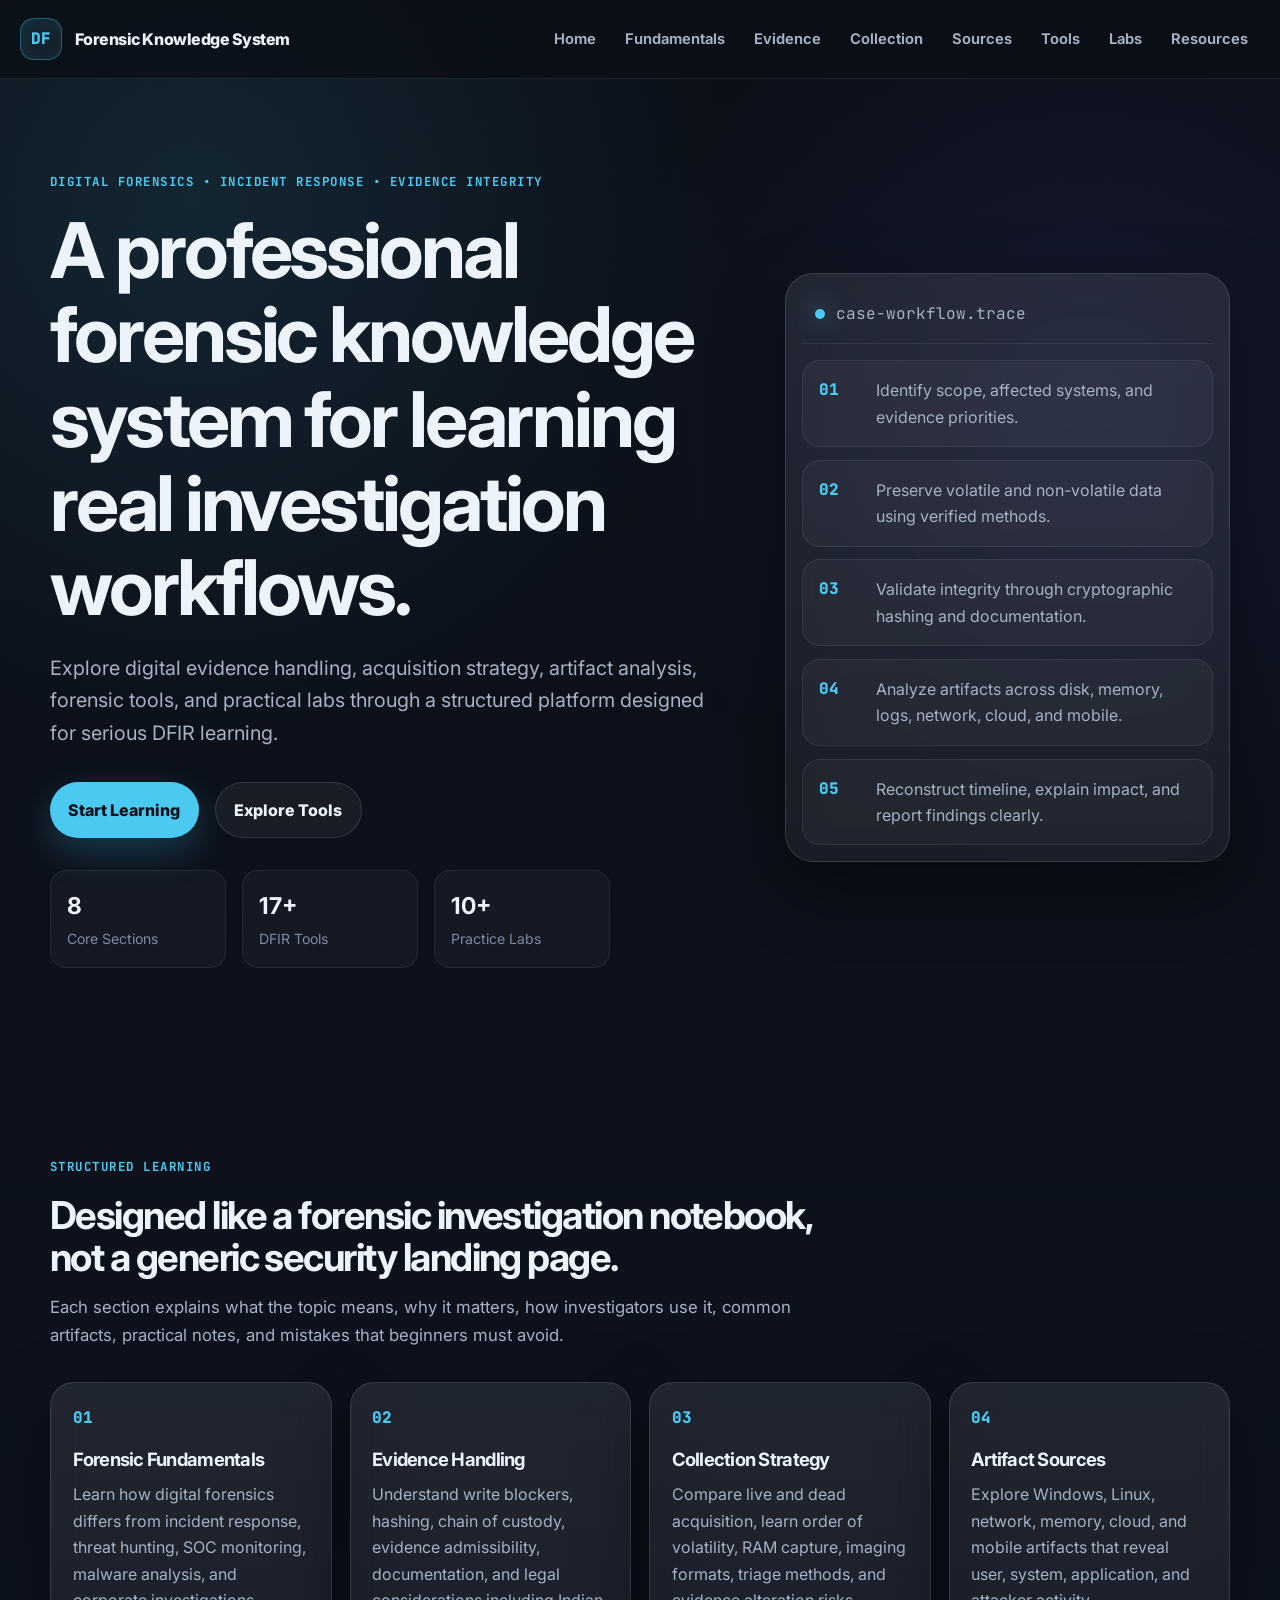
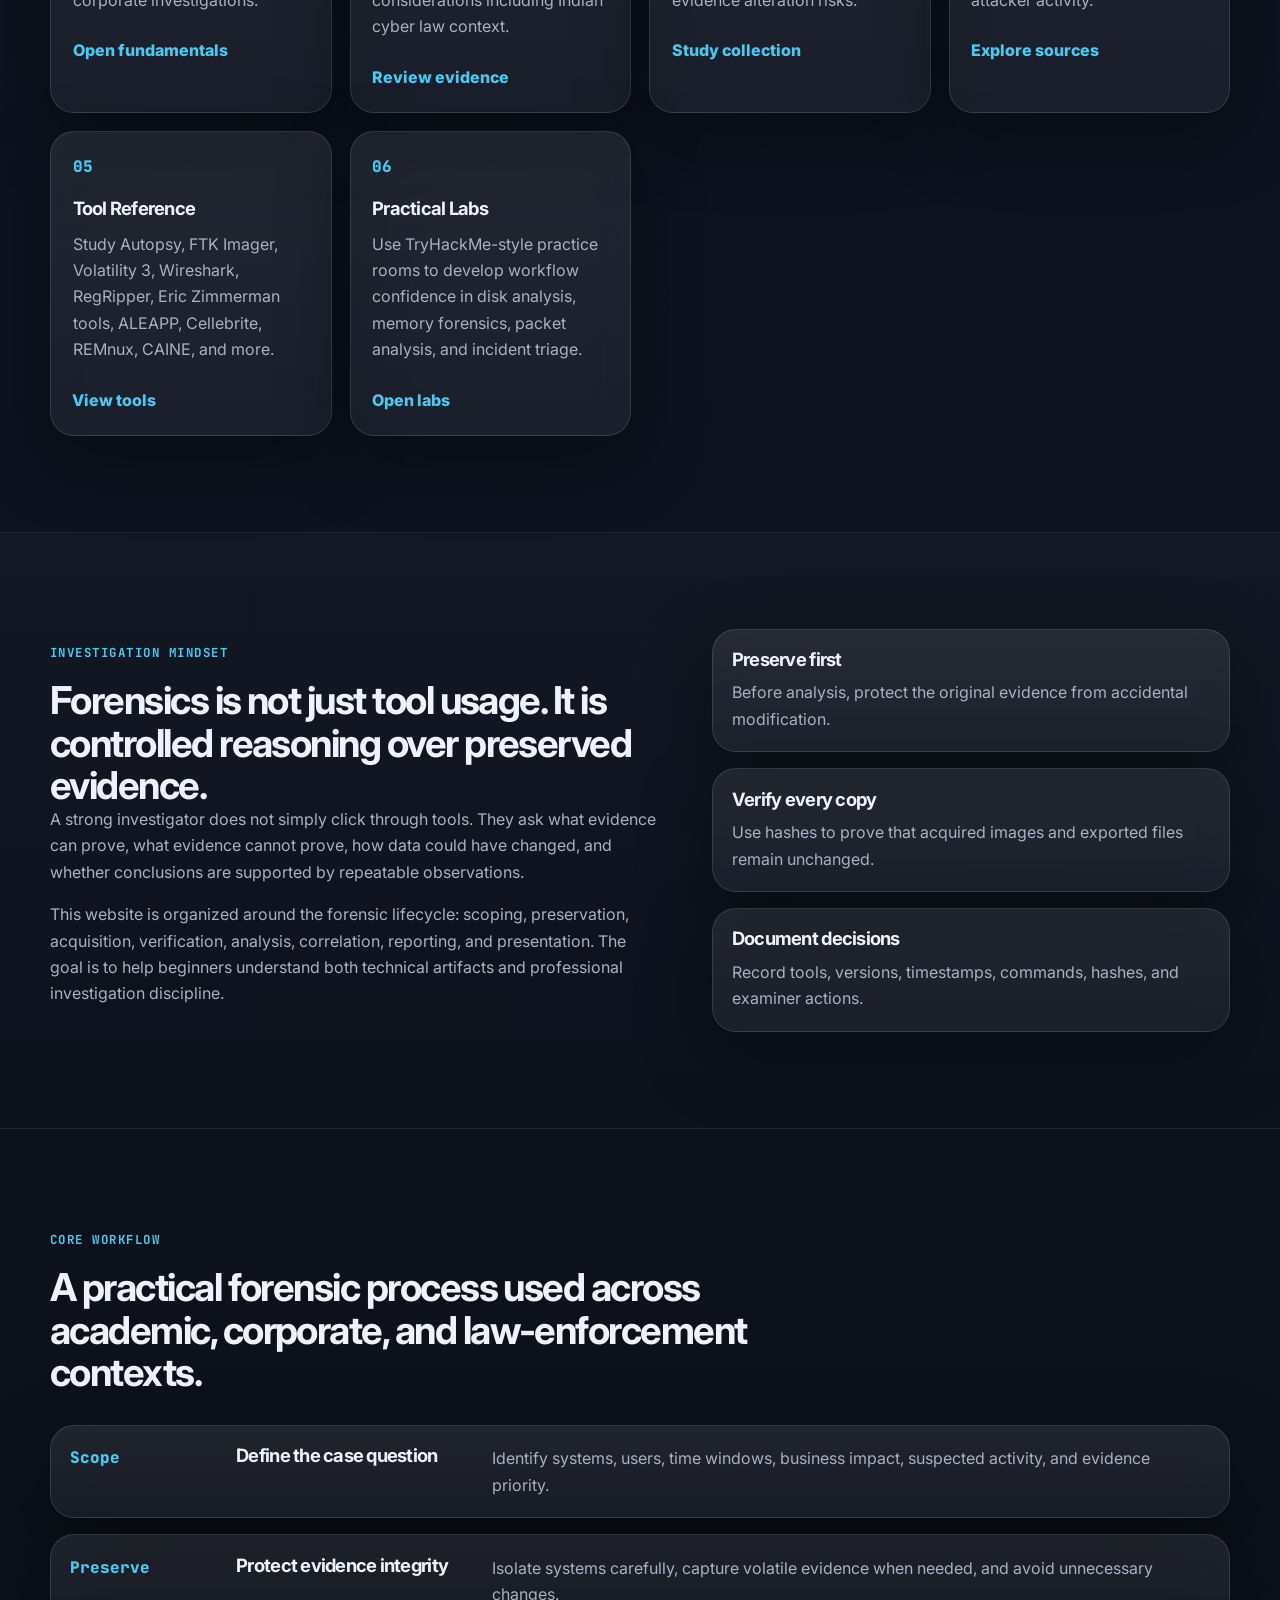
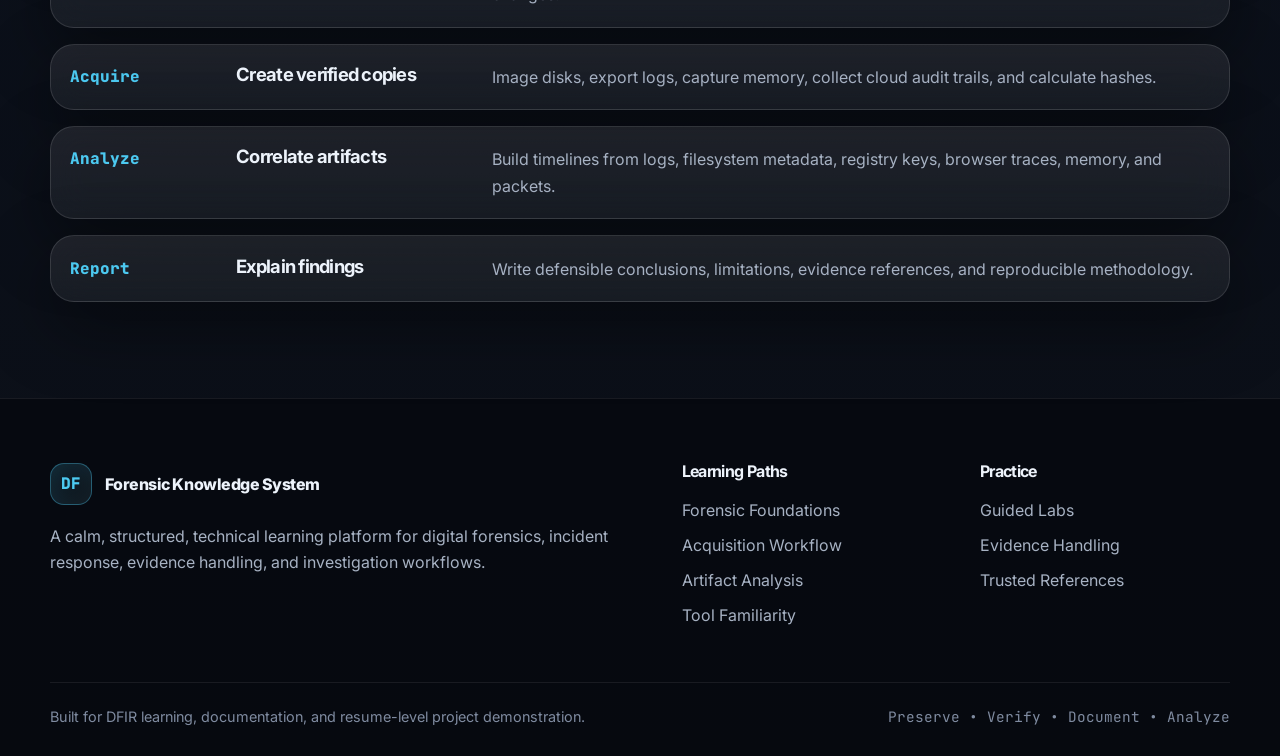
==== index.html @ 4b3587ec "Add complete DFIR website" ====
<!DOCTYPE html>
<html lang="en">
<head>
  <base href="/">
  <meta charset="UTF-8">
  <meta name="viewport" content="width=device-width, initial-scale=1.0">
  <title>Digital Forensics Knowledge System</title>
  <meta name="description" content="Professional DFIR learning platform with evidence handling, acquisition, artifacts, tools, labs, and resources.">
  <link rel="preconnect" href="https://fonts.googleapis.com">
  <link rel="preconnect" href="https://fonts.gstatic.com" crossorigin>
  <link href="https://fonts.googleapis.com/css2?family=Inter:wght@400;500;600;700;800&family=JetBrains+Mono:wght@400;500;600;700&display=swap" rel="stylesheet">
  <link rel="stylesheet" href="/css/main.css">
  <link rel="stylesheet" href="/css/components.css">
  <link rel="stylesheet" href="/css/animations.css">
</head>
<body data-page="home">
  <a class="skip-link" href="#main">Skip to content</a>
  <header class="site-header" id="siteHeader">
  <nav class="navbar" aria-label="Primary navigation">
    <a class="brand" href="/">
      <span class="brand-mark">DF</span>
      <span class="brand-text">Forensic Knowledge System</span>
    </a>
    <button class="nav-toggle" id="navToggle" aria-label="Toggle navigation" aria-expanded="false">
      <span></span><span></span><span></span>
    </button>
    <div class="nav-links" id="navLinks">
      <a href="/">Home</a>
      <a href="/pages/fundamentals.html">Fundamentals</a>
      <a href="/pages/evidence.html">Evidence</a>
      <a href="/pages/data-collection.html">Collection</a>
      <a href="/pages/data-sources.html">Sources</a>
      <a href="/pages/tools.html">Tools</a>
      <a href="/pages/labs.html">Labs</a>
      <a href="/pages/resources.html">Resources</a>
    </div>
  </nav>
</header>
  <main id="main">

    <section class="hero hero-home">
      <div class="hero-noise"></div>
      <div class="container hero-grid">
        <div class="hero-copy reveal">
          <p class="eyebrow">Digital Forensics • Incident Response • Evidence Integrity</p>
          <h1>A professional forensic knowledge system for learning real investigation workflows.</h1>
          <p class="hero-lead">
            Explore digital evidence handling, acquisition strategy, artifact analysis, forensic tools,
            and practical labs through a structured platform designed for serious DFIR learning.
          </p>
          <div class="hero-actions">
            <a class="btn btn-primary" href="/pages/fundamentals.html">Start Learning</a>
            <a class="btn btn-secondary" href="/pages/tools.html">Explore Tools</a>
          </div>
          <div class="hero-metrics">
            <div><strong>8</strong><span>Core Sections</span></div>
            <div><strong>17+</strong><span>DFIR Tools</span></div>
            <div><strong>10+</strong><span>Practice Labs</span></div>
          </div>
        </div>
        <aside class="system-panel reveal delay-1" aria-label="Forensic workflow summary">
          <div class="panel-header">
            <span class="status-dot"></span>
            <span class="mono">case-workflow.trace</span>
          </div>
          <div class="trace-list">
            <div><span>01</span><p>Identify scope, affected systems, and evidence priorities.</p></div>
            <div><span>02</span><p>Preserve volatile and non-volatile data using verified methods.</p></div>
            <div><span>03</span><p>Validate integrity through cryptographic hashing and documentation.</p></div>
            <div><span>04</span><p>Analyze artifacts across disk, memory, logs, network, cloud, and mobile.</p></div>
            <div><span>05</span><p>Reconstruct timeline, explain impact, and report findings clearly.</p></div>
          </div>
        </aside>
      </div>
    </section>

    <section class="section">
      <div class="container">
        <div class="section-heading reveal">
          <p class="eyebrow">Structured Learning</p>
          <h2>Designed like a forensic investigation notebook, not a generic security landing page.</h2>
          <p>
            Each section explains what the topic means, why it matters, how investigators use it,
            common artifacts, practical notes, and mistakes that beginners must avoid.
          </p>
        </div>
        <div class="feature-grid">
          <article class="feature-card reveal">
            <span class="card-index">01</span>
            <h3>Forensic Fundamentals</h3>
            <p>
              Learn how digital forensics differs from incident response, threat hunting, SOC monitoring,
              malware analysis, and corporate investigations.
            </p>
            <a href="/pages/fundamentals.html">Open fundamentals</a>
          </article>
          <article class="feature-card reveal delay-1">
            <span class="card-index">02</span>
            <h3>Evidence Handling</h3>
            <p>
              Understand write blockers, hashing, chain of custody, evidence admissibility,
              documentation, and legal considerations including Indian cyber law context.
            </p>
            <a href="/pages/evidence.html">Review evidence</a>
          </article>
          <article class="feature-card reveal delay-2">
            <span class="card-index">03</span>
            <h3>Collection Strategy</h3>
            <p>
              Compare live and dead acquisition, learn order of volatility, RAM capture,
              imaging formats, triage methods, and evidence alteration risks.
            </p>
            <a href="/pages/data-collection.html">Study collection</a>
          </article>
          <article class="feature-card reveal">
            <span class="card-index">04</span>
            <h3>Artifact Sources</h3>
            <p>
              Explore Windows, Linux, network, memory, cloud, and mobile artifacts that reveal user,
              system, application, and attacker activity.
            </p>
            <a href="/pages/data-sources.html">Explore sources</a>
          </article>
          <article class="feature-card reveal delay-1">
            <span class="card-index">05</span>
            <h3>Tool Reference</h3>
            <p>
              Study Autopsy, FTK Imager, Volatility 3, Wireshark, RegRipper,
              Eric Zimmerman tools, ALEAPP, Cellebrite, REMnux, CAINE, and more.
            </p>
            <a href="/pages/tools.html">View tools</a>
          </article>
          <article class="feature-card reveal delay-2">
            <span class="card-index">06</span>
            <h3>Practical Labs</h3>
            <p>
              Use TryHackMe-style practice rooms to develop workflow confidence in disk analysis,
              memory forensics, packet analysis, and incident triage.
            </p>
            <a href="/pages/labs.html">Open labs</a>
          </article>
        </div>
      </div>
    </section>

    <section class="section section-alt">
      <div class="container split-layout">
        <div class="reveal">
          <p class="eyebrow">Investigation Mindset</p>
          <h2>Forensics is not just tool usage. It is controlled reasoning over preserved evidence.</h2>
          <p>
            A strong investigator does not simply click through tools. They ask what evidence can prove,
            what evidence cannot prove, how data could have changed, and whether conclusions are supported
            by repeatable observations.
          </p>
          <p>
            This website is organized around the forensic lifecycle: scoping, preservation, acquisition,
            verification, analysis, correlation, reporting, and presentation. The goal is to help beginners
            understand both technical artifacts and professional investigation discipline.
          </p>
        </div>
        <div class="note-stack reveal delay-1">
          <div class="note-card">
            <h3>Preserve first</h3>
            <p>Before analysis, protect the original evidence from accidental modification.</p>
          </div>
          <div class="note-card">
            <h3>Verify every copy</h3>
            <p>Use hashes to prove that acquired images and exported files remain unchanged.</p>
          </div>
          <div class="note-card">
            <h3>Document decisions</h3>
            <p>Record tools, versions, timestamps, commands, hashes, and examiner actions.</p>
          </div>
        </div>
      </div>
    </section>

    <section class="section">
      <div class="container timeline">
        <div class="section-heading reveal">
          <p class="eyebrow">Core Workflow</p>
          <h2>A practical forensic process used across academic, corporate, and law-enforcement contexts.</h2>
        </div>
        <div class="timeline-grid">
          <article class="timeline-item reveal">
            <span>Scope</span>
            <h3>Define the case question</h3>
            <p>Identify systems, users, time windows, business impact, suspected activity, and evidence priority.</p>
          </article>
          <article class="timeline-item reveal">
            <span>Preserve</span>
            <h3>Protect evidence integrity</h3>
            <p>Isolate systems carefully, capture volatile evidence when needed, and avoid unnecessary changes.</p>
          </article>
          <article class="timeline-item reveal">
            <span>Acquire</span>
            <h3>Create verified copies</h3>
            <p>Image disks, export logs, capture memory, collect cloud audit trails, and calculate hashes.</p>
          </article>
          <article class="timeline-item reveal">
            <span>Analyze</span>
            <h3>Correlate artifacts</h3>
            <p>Build timelines from logs, filesystem metadata, registry keys, browser traces, memory, and packets.</p>
          </article>
          <article class="timeline-item reveal">
            <span>Report</span>
            <h3>Explain findings</h3>
            <p>Write defensible conclusions, limitations, evidence references, and reproducible methodology.</p>
          </article>
        </div>
      </div>
    </section>

  </main>
  <footer class="footer">
  <div class="footer-grid">
    <div>
      <a class="brand footer-brand" href="/">
        <span class="brand-mark">DF</span>
        <span class="brand-text">Forensic Knowledge System</span>
      </a>
      <p>
        A calm, structured, technical learning platform for digital forensics,
        incident response, evidence handling, and investigation workflows.
      </p>
    </div>
    <div>
      <h3>Learning Paths</h3>
      <a href="/pages/fundamentals.html">Forensic Foundations</a>
      <a href="/pages/data-collection.html">Acquisition Workflow</a>
      <a href="/pages/data-sources.html">Artifact Analysis</a>
      <a href="/pages/tools.html">Tool Familiarity</a>
    </div>
    <div>
      <h3>Practice</h3>
      <a href="/pages/labs.html">Guided Labs</a>
      <a href="/pages/evidence.html">Evidence Handling</a>
      <a href="/pages/resources.html">Trusted References</a>
    </div>
  </div>
  <div class="footer-bottom">
    <span>Built for DFIR learning, documentation, and resume-level project demonstration.</span>
    <span class="mono">Preserve • Verify • Document • Analyze</span>
  </div>
</footer>
  <script src="/js/navbar.js"></script>
  <script src="/js/scroll-animations.js"></script>
  <script src="/js/main.js"></script>
</body>
</html>
---- css/main.css ----
:root {
  --bg: #0b0f17;
  --bg-soft: #111826;
  --panel: rgba(255, 255, 255, 0.055);
  --panel-strong: rgba(255, 255, 255, 0.085);
  --border: rgba(255, 255, 255, 0.12);
  --border-soft: rgba(255, 255, 255, 0.075);
  --text: #edf3fb;
  --muted: #a7b2c3;
  --muted-2: #7f8ba0;
  --accent: #4cc9f0;
  --accent-soft: rgba(76, 201, 240, 0.14);
  --accent-line: rgba(76, 201, 240, 0.38);
  --shadow: 0 24px 70px rgba(0, 0, 0, 0.42);
  --radius: 24px;
  --radius-sm: 16px;
  --container: 1180px;
}

* {
  box-sizing: border-box;
}

html {
  scroll-behavior: smooth;
}

body {
  margin: 0;
  font-family: "Inter", system-ui, -apple-system, BlinkMacSystemFont, "Segoe UI", sans-serif;
  background:
    radial-gradient(circle at 15% 5%, rgba(76, 201, 240, 0.12), transparent 34rem),
    radial-gradient(circle at 85% 10%, rgba(99, 102, 241, 0.11), transparent 30rem),
    linear-gradient(180deg, #0b0f17 0%, #0d1320 48%, #0b0f17 100%);
  color: var(--text);
  line-height: 1.65;
  min-height: 100vh;
}

a {
  color: inherit;
  text-decoration: none;
}

p {
  margin: 0 0 1rem;
  color: var(--muted);
}

h1, h2, h3 {
  margin: 0;
  line-height: 1.1;
  letter-spacing: -0.04em;
}

h1 {
  font-size: clamp(2.5rem, 6vw, 5.6rem);
}

h2 {
  font-size: clamp(1.8rem, 3vw, 3.1rem);
}

h3 {
  font-size: 1.15rem;
}

ul, ol {
  margin: 0;
  padding-left: 1.2rem;
}

li {
  color: var(--muted);
  margin-bottom: 0.7rem;
}

.container {
  width: min(var(--container), calc(100% - 40px));
  margin-inline: auto;
}

.narrow {
  max-width: 860px;
}

.section {
  padding: 96px 0;
}

.section-alt {
  background: linear-gradient(180deg, rgba(255,255,255,0.025), rgba(255,255,255,0));
  border-top: 1px solid var(--border-soft);
  border-bottom: 1px solid var(--border-soft);
}

.skip-link {
  position: fixed;
  top: 14px;
  left: 14px;
  z-index: 9999;
  transform: translateY(-140%);
  background: var(--accent);
  color: #061018;
  padding: 0.7rem 1rem;
  border-radius: 999px;
  font-weight: 700;
}

.skip-link:focus {
  transform: translateY(0);
}

.mono,
.brand-mark,
.eyebrow {
  font-family: "JetBrains Mono", ui-monospace, SFMono-Regular, Menlo, monospace;
}

.eyebrow {
  display: inline-flex;
  color: var(--accent);
  font-size: 0.78rem;
  font-weight: 700;
  text-transform: uppercase;
  letter-spacing: 0.12em;
  margin-bottom: 1rem;
}

.site-header {
  position: sticky;
  top: 0;
  z-index: 1000;
  background: rgba(11, 15, 23, 0.78);
  backdrop-filter: blur(20px);
  border-bottom: 1px solid rgba(255, 255, 255, 0.08);
  transition: all 240ms ease;
}

.site-header.is-scrolled {
  background: rgba(11, 15, 23, 0.92);
  box-shadow: 0 16px 40px rgba(0, 0, 0, 0.28);
}

.navbar {
  width: min(1240px, calc(100% - 32px));
  margin-inline: auto;
  min-height: 78px;
  display: flex;
  align-items: center;
  justify-content: space-between;
  gap: 1.2rem;
  transition: min-height 240ms ease;
}

.site-header.is-scrolled .navbar {
  min-height: 64px;
}

.brand {
  display: inline-flex;
  align-items: center;
  gap: 0.8rem;
  min-width: max-content;
}

.brand-mark {
  display: grid;
  place-items: center;
  width: 42px;
  height: 42px;
  border: 1px solid var(--accent-line);
  border-radius: 14px;
  color: var(--accent);
  background: linear-gradient(135deg, rgba(76, 201, 240, 0.13), rgba(255,255,255,0.04));
  box-shadow: inset 0 0 24px rgba(76, 201, 240, 0.08);
  font-weight: 800;
}

.brand-text {
  font-weight: 800;
  letter-spacing: -0.03em;
}

.nav-links {
  display: flex;
  align-items: center;
  gap: 0.25rem;
}

.nav-links a {
  color: var(--muted);
  font-weight: 650;
  font-size: 0.92rem;
  padding: 0.68rem 0.78rem;
  border-radius: 999px;
  transition: 180ms ease;
}

.nav-links a:hover,
.nav-links a.is-active {
  color: var(--text);
  background: rgba(255, 255, 255, 0.07);
}

.nav-toggle {
  display: none;
  width: 44px;
  height: 44px;
  border: 1px solid var(--border);
  border-radius: 14px;
  background: rgba(255,255,255,0.05);
  padding: 0.65rem;
}

.nav-toggle span {
  display: block;
  height: 2px;
  background: var(--text);
  margin: 5px 0;
  border-radius: 999px;
}

.hero {
  position: relative;
  overflow: hidden;
  min-height: calc(100vh - 78px);
  display: grid;
  place-items: center;
  padding: 88px 0;
}

.hero-grid {
  display: grid;
  grid-template-columns: minmax(0, 1.1fr) minmax(320px, 0.72fr);
  align-items: center;
  gap: 56px;
}

.hero-copy {
  max-width: 760px;
}

.hero-lead {
  font-size: clamp(1.04rem, 2vw, 1.24rem);
  max-width: 720px;
  margin-top: 1.3rem;
}

.hero-actions {
  display: flex;
  flex-wrap: wrap;
  gap: 1rem;
  margin: 2rem 0;
}

.hero-metrics {
  display: grid;
  grid-template-columns: repeat(3, minmax(110px, 1fr));
  gap: 1rem;
  max-width: 560px;
}

.hero-metrics div {
  padding: 1rem;
  border: 1px solid var(--border-soft);
  border-radius: var(--radius-sm);
  background: rgba(255,255,255,0.035);
}

.hero-metrics strong {
  display: block;
  font-size: 1.45rem;
}

.hero-metrics span {
  color: var(--muted-2);
  font-size: 0.88rem;
}

.hero-noise {
  position: absolute;
  inset: 0;
  pointer-events: none;
  opacity: 0.22;
  background-image:
    linear-gradient(rgba(255,255,255,0.025) 1px, transparent 1px),
    linear-gradient(90deg, rgba(255,255,255,0.025) 1px, transparent 1px);
  background-size: 48px 48px;
  mask-image: linear-gradient(180deg, black, transparent 82%);
}

.page-hero {
  padding: 112px 0 58px;
  border-bottom: 1px solid var(--border-soft);
  background:
    radial-gradient(circle at 20% 0%, rgba(76, 201, 240, 0.11), transparent 34rem),
    linear-gradient(180deg, rgba(255,255,255,0.025), transparent);
}

.page-hero p:not(.eyebrow) {
  font-size: 1.12rem;
  margin-top: 1.3rem;
  max-width: 820px;
}

.section-heading {
  max-width: 780px;
  margin-bottom: 2rem;
}

.section-heading p:not(.eyebrow) {
  margin-top: 1rem;
  font-size: 1.05rem;
}

.footer {
  border-top: 1px solid var(--border-soft);
  padding: 64px 0 28px;
  background: rgba(5, 8, 13, 0.72);
}

.footer-grid {
  width: min(var(--container), calc(100% - 40px));
  margin-inline: auto;
  display: grid;
  grid-template-columns: 1.4fr 0.6fr 0.6fr;
  gap: 48px;
}

.footer h3 {
  margin-bottom: 1rem;
  font-size: 1rem;
}

.footer a:not(.brand) {
  display: block;
  color: var(--muted);
  margin-bottom: 0.55rem;
  transition: 180ms ease;
}

.footer a:hover {
  color: var(--accent);
}

.footer-brand {
  margin-bottom: 1.1rem;
}

.footer-bottom {
  width: min(var(--container), calc(100% - 40px));
  margin: 44px auto 0;
  padding-top: 22px;
  border-top: 1px solid var(--border-soft);
  display: flex;
  justify-content: space-between;
  gap: 1rem;
  color: var(--muted-2);
  font-size: 0.9rem;
}

@media (max-width: 960px) {
  .hero-grid,
  .split-layout,
  .footer-grid {
    grid-template-columns: 1fr;
  }

  .hero {
    min-height: auto;
  }

  .nav-toggle {
    display: block;
  }

  .nav-links {
    position: absolute;
    left: 16px;
    right: 16px;
    top: calc(100% + 8px);
    display: grid;
    background: rgba(11, 15, 23, 0.98);
    border: 1px solid var(--border);
    border-radius: 20px;
    padding: 0.7rem;
    box-shadow: var(--shadow);
    transform: translateY(-12px);
    opacity: 0;
    pointer-events: none;
    transition: 200ms ease;
  }

  .nav-links.is-open {
    transform: translateY(0);
    opacity: 1;
    pointer-events: auto;
  }

  .nav-links a {
    padding: 0.85rem 1rem;
  }
}

@media (max-width: 640px) {
  .container {
    width: min(100% - 28px, var(--container));
  }

  .navbar {
    width: min(100% - 24px, 1240px);
  }

  .brand-text {
    display: none;
  }

  .section {
    padding: 68px 0;
  }

  .hero {
    padding: 64px 0;
  }

  .hero-metrics {
    grid-template-columns: 1fr;
  }

  .footer-bottom {
    flex-direction: column;
  }
}
---- css/components.css ----
.btn {
  display: inline-flex;
  align-items: center;
  justify-content: center;
  min-height: 48px;
  padding: 0.85rem 1.15rem;
  border-radius: 999px;
  font-weight: 800;
  transition: transform 180ms ease, border-color 180ms ease, background 180ms ease;
}

.btn:hover {
  transform: translateY(-2px);
}

.btn-primary {
  background: var(--accent);
  color: #061018;
  box-shadow: 0 14px 36px rgba(76, 201, 240, 0.22);
}

.btn-secondary {
  border: 1px solid var(--border);
  background: rgba(255, 255, 255, 0.05);
  color: var(--text);
}

.system-panel,
.feature-card,
.content-card,
.note-card,
.timeline-item,
.tool-card,
.lab-card,
.resource-card {
  border: 1px solid var(--border);
  background: linear-gradient(180deg, var(--panel-strong), var(--panel));
  backdrop-filter: blur(18px);
  box-shadow: var(--shadow);
}

.system-panel {
  border-radius: 28px;
  padding: 1rem;
}

.panel-header {
  display: flex;
  align-items: center;
  gap: 0.65rem;
  color: var(--muted);
  padding: 0.7rem 0.8rem 1rem;
  border-bottom: 1px solid var(--border-soft);
}

.status-dot {
  width: 10px;
  height: 10px;
  border-radius: 50%;
  background: var(--accent);
  box-shadow: 0 0 24px rgba(76, 201, 240, 0.8);
}

.trace-list {
  display: grid;
  gap: 0.8rem;
  padding-top: 1rem;
}

.trace-list div {
  display: grid;
  grid-template-columns: 44px 1fr;
  gap: 0.8rem;
  align-items: start;
  padding: 1rem;
  border: 1px solid var(--border-soft);
  border-radius: 18px;
  background: rgba(255,255,255,0.035);
}

.trace-list span,
.card-index,
.timeline-item span {
  font-family: "JetBrains Mono", monospace;
  color: var(--accent);
  font-weight: 800;
}

.trace-list p {
  margin: 0;
}

.feature-grid {
  display: grid;
  grid-template-columns: repeat(auto-fit, minmax(260px, 1fr));
  gap: 18px;
}

.feature-card {
  min-height: 270px;
  border-radius: var(--radius);
  padding: 1.35rem;
  transition: transform 200ms ease, border-color 200ms ease, background 200ms ease;
}

.feature-card:hover,
.tool-card:hover,
.lab-card:hover,
.resource-card:hover,
.content-card:hover {
  transform: translateY(-4px);
  border-color: var(--accent-line);
  background: linear-gradient(180deg, rgba(255,255,255,0.1), rgba(255,255,255,0.055));
}

.feature-card h3 {
  margin: 1.1rem 0 0.75rem;
}

.feature-card a,
.text-link {
  display: inline-flex;
  color: var(--accent);
  font-weight: 800;
  margin-top: 0.5rem;
}

.split-layout {
  display: grid;
  grid-template-columns: 1fr 0.85fr;
  gap: 52px;
  align-items: center;
}

.note-stack {
  display: grid;
  gap: 1rem;
}

.note-card {
  padding: 1.2rem;
  border-radius: var(--radius);
}

.note-card p {
  margin: 0.65rem 0 0;
}

.timeline-grid {
  display: grid;
  gap: 1rem;
}

.timeline-item {
  display: grid;
  grid-template-columns: 150px 240px 1fr;
  gap: 1rem;
  align-items: start;
  padding: 1.2rem;
  border-radius: var(--radius);
}

.timeline-item p {
  margin: 0;
}

.content-grid {
  display: grid;
  grid-template-columns: repeat(auto-fit, minmax(320px, 1fr));
  gap: 18px;
  align-items: start;
}

.content-card {
  border-radius: var(--radius);
  padding: 1.45rem;
  transition: transform 200ms ease, border-color 200ms ease, background 200ms ease;
}

.content-card.wide {
  grid-column: 1 / -1;
}

.content-card h2 {
  font-size: clamp(1.35rem, 2vw, 2rem);
  margin-bottom: 1rem;
}

.clean-list li,
.artifact-list li {
  padding-left: 0.2rem;
}

.ordered-list {
  padding-left: 1.35rem;
}

.comparison-table {
  display: grid;
  gap: 0.55rem;
  overflow-x: auto;
}

.table-row {
  min-width: 760px;
  display: grid;
  grid-template-columns: 0.8fr 1.4fr 1.4fr;
  gap: 0.8rem;
  padding: 0.9rem;
  border-radius: 14px;
  background: rgba(255,255,255,0.04);
  border: 1px solid var(--border-soft);
}

.table-row span {
  color: var(--muted);
}

.table-head {
  background: rgba(76, 201, 240, 0.12);
}

.table-head span {
  color: var(--text);
  font-weight: 800;
}

.check-grid,
.mini-table {
  display: grid;
  grid-template-columns: repeat(auto-fit, minmax(240px, 1fr));
  gap: 0.85rem;
}

.check-grid div,
.mini-table div {
  padding: 1rem;
  border-radius: 16px;
  border: 1px solid var(--border-soft);
  background: rgba(255,255,255,0.04);
}

.check-grid strong,
.mini-table strong {
  display: block;
  color: var(--text);
  margin-bottom: 0.45rem;
}

.check-grid span,
.mini-table span {
  color: var(--muted);
}

.tools-grid,
.labs-grid,
.resources-grid {
  display: grid;
  grid-template-columns: repeat(auto-fit, minmax(320px, 1fr));
  gap: 18px;
}

.tool-card,
.lab-card,
.resource-card {
  border-radius: var(--radius);
  padding: 1.25rem;
  transition: transform 200ms ease, border-color 200ms ease, background 200ms ease;
}

.tool-card-top,
.lab-head {
  display: flex;
  align-items: start;
  justify-content: space-between;
  gap: 1rem;
  margin-bottom: 1rem;
}

.tool-card-top span,
.lab-head span {
  color: var(--accent);
  border: 1px solid var(--accent-line);
  background: var(--accent-soft);
  border-radius: 999px;
  padding: 0.35rem 0.65rem;
  font-size: 0.78rem;
  font-weight: 800;
  min-width: max-content;
}

.tool-meta p,
.lab-card p,
.resource-card p {
  margin-bottom: 0.75rem;
}

.tool-meta strong,
.lab-card strong,
.resource-card strong {
  color: var(--text);
}

@media (max-width: 780px) {
  .timeline-item {
    grid-template-columns: 1fr;
  }

  .content-grid,
  .tools-grid,
  .labs-grid,
  .resources-grid {
    grid-template-columns: 1fr;
  }

  .tool-card-top,
  .lab-head {
    flex-direction: column;
  }
}
---- css/animations.css ----
.reveal {
  opacity: 0;
  transform: translateY(18px);
  transition: opacity 680ms ease, transform 680ms ease;
}

.reveal.is-visible {
  opacity: 1;
  transform: translateY(0);
}

.delay-1 {
  transition-delay: 110ms;
}

.delay-2 {
  transition-delay: 210ms;
}

@media (prefers-reduced-motion: reduce) {
  html {
    scroll-behavior: auto;
  }

  .reveal,
  .delay-1,
  .delay-2,
  .btn,
  .feature-card,
  .content-card,
  .tool-card,
  .lab-card,
  .resource-card {
    transition: none !important;
    transform: none !important;
  }

  .reveal {
    opacity: 1;
  }
}
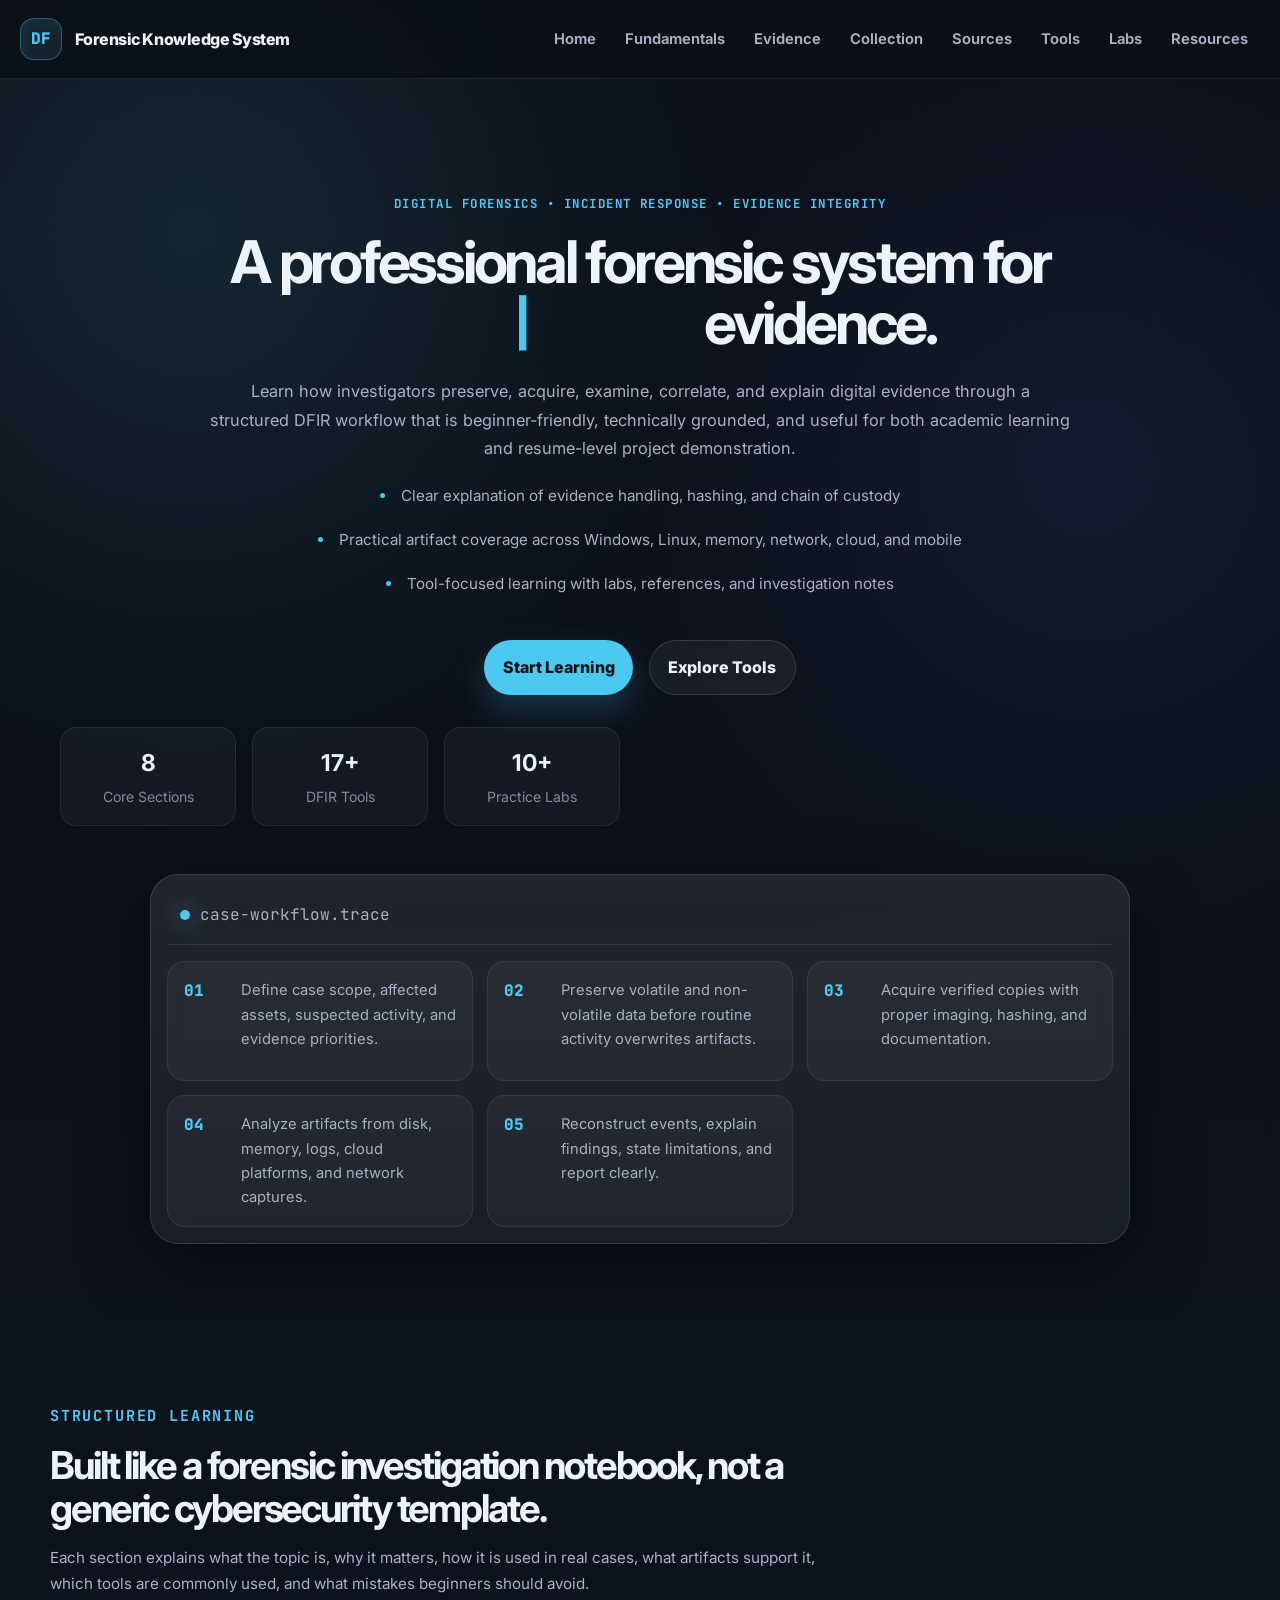
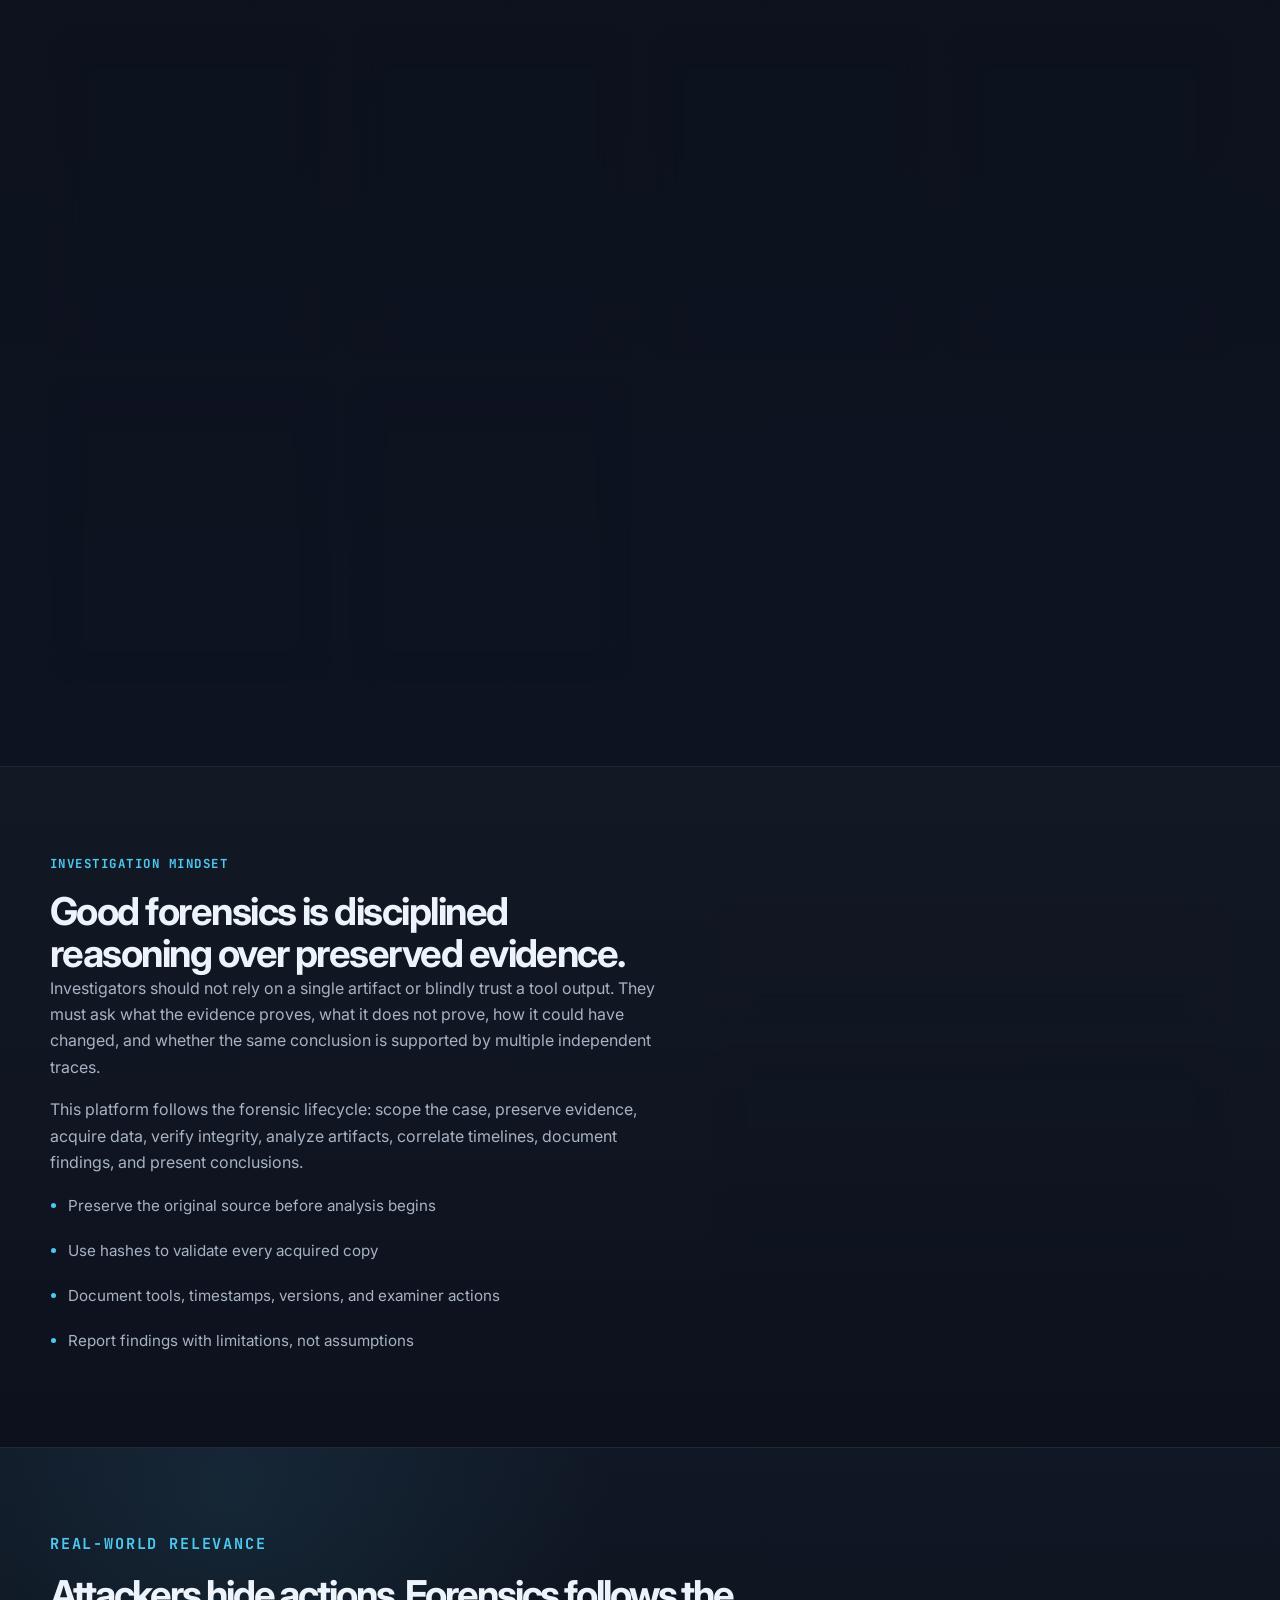
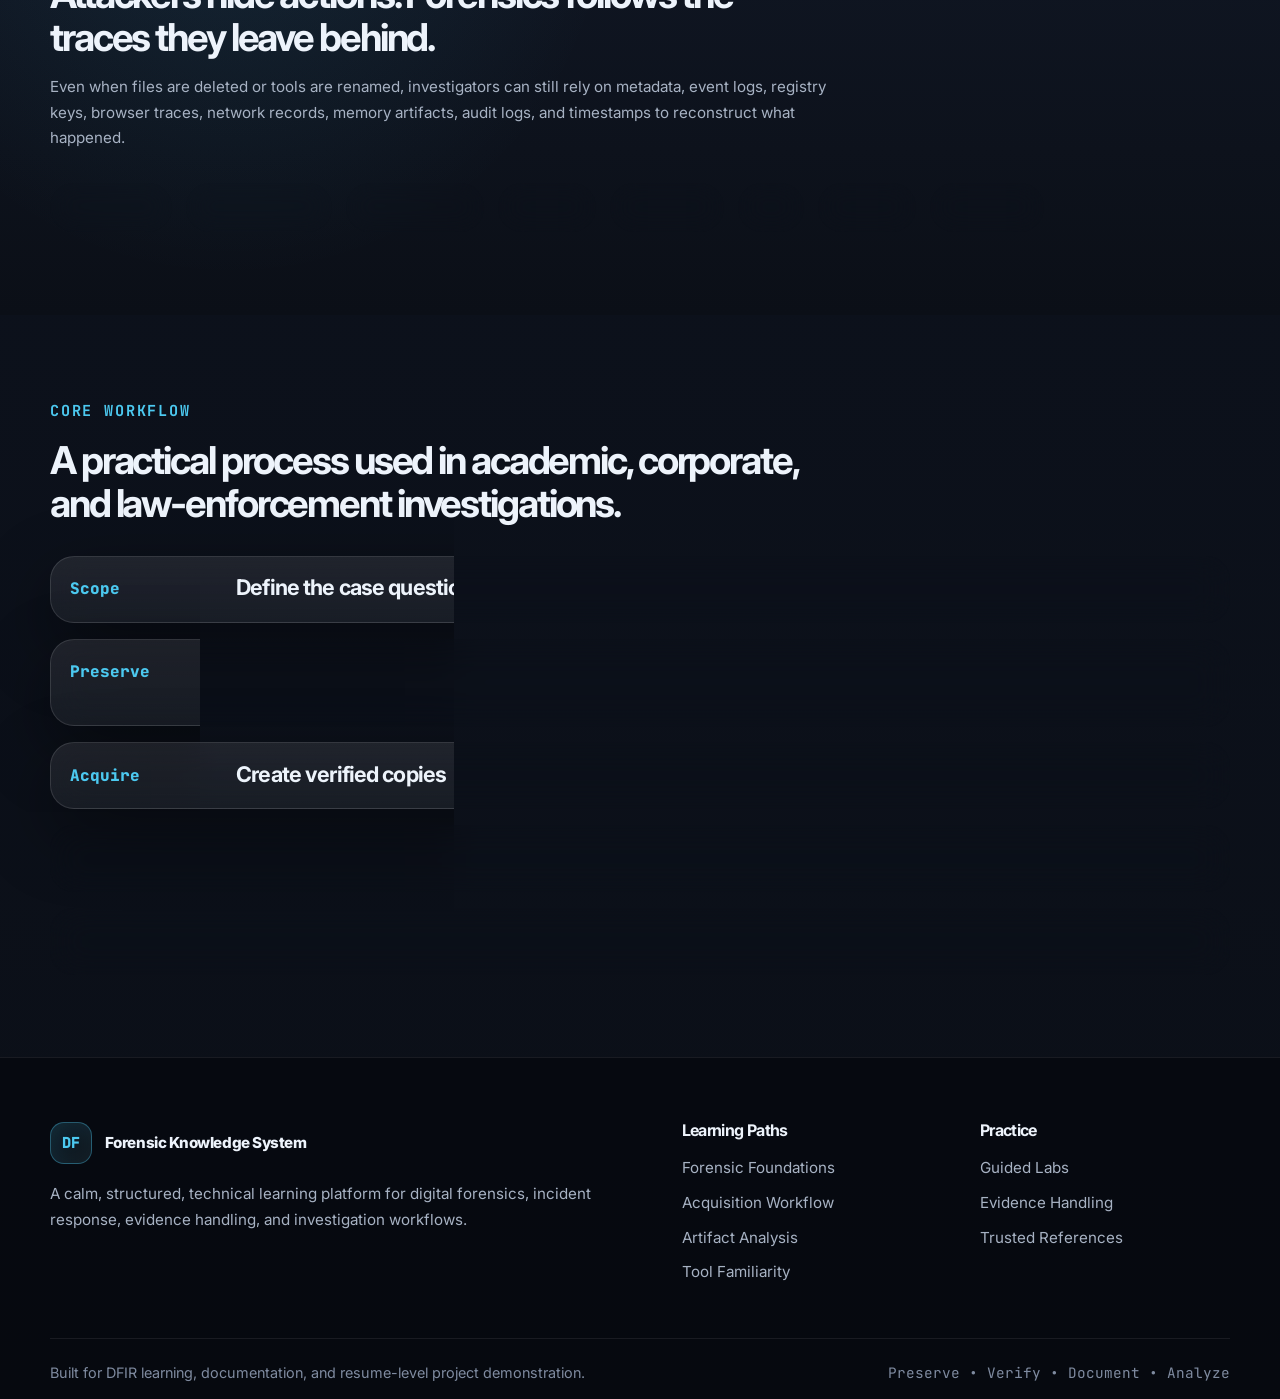
==== commit d8e39e8b: "Improve hero UI, layout, and animations" ====
--- a/index.html
+++ b/index.html
@@ -6,69 +6,123 @@
   <meta name="viewport" content="width=device-width, initial-scale=1.0">
   <title>Digital Forensics Knowledge System</title>
   <meta name="description" content="Professional DFIR learning platform with evidence handling, acquisition, artifacts, tools, labs, and resources.">
+
   <link rel="preconnect" href="https://fonts.googleapis.com">
   <link rel="preconnect" href="https://fonts.gstatic.com" crossorigin>
   <link href="https://fonts.googleapis.com/css2?family=Inter:wght@400;500;600;700;800&family=JetBrains+Mono:wght@400;500;600;700&display=swap" rel="stylesheet">
+
   <link rel="stylesheet" href="/css/main.css">
   <link rel="stylesheet" href="/css/components.css">
   <link rel="stylesheet" href="/css/animations.css">
+  <link rel="stylesheet" href="/css/home-tune.css">
 </head>
+
 <body data-page="home">
   <a class="skip-link" href="#main">Skip to content</a>
+  <div class="scroll-progress" id="scrollProgress"></div>
+
   <header class="site-header" id="siteHeader">
-  <nav class="navbar" aria-label="Primary navigation">
-    <a class="brand" href="/">
-      <span class="brand-mark">DF</span>
-      <span class="brand-text">Forensic Knowledge System</span>
-    </a>
-    <button class="nav-toggle" id="navToggle" aria-label="Toggle navigation" aria-expanded="false">
-      <span></span><span></span><span></span>
-    </button>
-    <div class="nav-links" id="navLinks">
-      <a href="/">Home</a>
-      <a href="/pages/fundamentals.html">Fundamentals</a>
-      <a href="/pages/evidence.html">Evidence</a>
-      <a href="/pages/data-collection.html">Collection</a>
-      <a href="/pages/data-sources.html">Sources</a>
-      <a href="/pages/tools.html">Tools</a>
-      <a href="/pages/labs.html">Labs</a>
-      <a href="/pages/resources.html">Resources</a>
-    </div>
-  </nav>
-</header>
+    <nav class="navbar" aria-label="Primary navigation">
+      <a class="brand" href="/">
+        <span class="brand-mark">DF</span>
+        <span class="brand-text">Forensic Knowledge System</span>
+      </a>
+
+      <button class="nav-toggle" id="navToggle" aria-label="Toggle navigation" aria-expanded="false">
+        <span></span>
+        <span></span>
+        <span></span>
+      </button>
+
+      <div class="nav-links" id="navLinks">
+        <a href="/">Home</a>
+        <a href="/pages/fundamentals.html">Fundamentals</a>
+        <a href="/pages/evidence.html">Evidence</a>
+        <a href="/pages/data-collection.html">Collection</a>
+        <a href="/pages/data-sources.html">Sources</a>
+        <a href="/pages/tools.html">Tools</a>
+        <a href="/pages/labs.html">Labs</a>
+        <a href="/pages/resources.html">Resources</a>
+      </div>
+    </nav>
+  </header>
+
   <main id="main">
-
     <section class="hero hero-home">
       <div class="hero-noise"></div>
+
       <div class="container hero-grid">
         <div class="hero-copy reveal">
-          <p class="eyebrow">Digital Forensics • Incident Response • Evidence Integrity</p>
-          <h1>A professional forensic knowledge system for learning real investigation workflows.</h1>
+          <p class="eyebrow">DIGITAL FORENSICS • INCIDENT RESPONSE • EVIDENCE INTEGRITY</p>
+
+<h1>
+  A professional forensic system for
+  <span class="typewriter-wrap">
+    <span id="typewriterText">investigating</span>
+  </span>
+  evidence.
+</h1>
+
           <p class="hero-lead">
-            Explore digital evidence handling, acquisition strategy, artifact analysis, forensic tools,
-            and practical labs through a structured platform designed for serious DFIR learning.
-          </p>
+            Learn how investigators preserve, acquire, examine, correlate, and explain digital evidence
+            through a structured DFIR workflow that is beginner-friendly, technically grounded, and useful
+            for both academic learning and resume-level project demonstration.
+          </p>
+
+          <ul class="hero-points">
+            <li>Clear explanation of evidence handling, hashing, and chain of custody</li>
+            <li>Practical artifact coverage across Windows, Linux, memory, network, cloud, and mobile</li>
+            <li>Tool-focused learning with labs, references, and investigation notes</li>
+          </ul>
+
           <div class="hero-actions">
             <a class="btn btn-primary" href="/pages/fundamentals.html">Start Learning</a>
             <a class="btn btn-secondary" href="/pages/tools.html">Explore Tools</a>
           </div>
-          <div class="hero-metrics">
-            <div><strong>8</strong><span>Core Sections</span></div>
-            <div><strong>17+</strong><span>DFIR Tools</span></div>
-            <div><strong>10+</strong><span>Practice Labs</span></div>
-          </div>
-        </div>
+
+          <div class="hero-metrics" aria-label="Project highlights">
+            <div>
+              <strong>8</strong>
+              <span>Core Sections</span>
+            </div>
+            <div>
+              <strong>17+</strong>
+              <span>DFIR Tools</span>
+            </div>
+            <div>
+              <strong>10+</strong>
+              <span>Practice Labs</span>
+            </div>
+          </div>
+        </div>
+
         <aside class="system-panel reveal delay-1" aria-label="Forensic workflow summary">
           <div class="panel-header">
             <span class="status-dot"></span>
             <span class="mono">case-workflow.trace</span>
           </div>
+
           <div class="trace-list">
-            <div><span>01</span><p>Identify scope, affected systems, and evidence priorities.</p></div>
-            <div><span>02</span><p>Preserve volatile and non-volatile data using verified methods.</p></div>
-            <div><span>03</span><p>Validate integrity through cryptographic hashing and documentation.</p></div>
-            <div><span>04</span><p>Analyze artifacts across disk, memory, logs, network, cloud, and mobile.</p></div>
-            <div><span>05</span><p>Reconstruct timeline, explain impact, and report findings clearly.</p></div>
+            <div>
+              <span>01</span>
+              <p>Define case scope, affected assets, suspected activity, and evidence priorities.</p>
+            </div>
+            <div>
+              <span>02</span>
+              <p>Preserve volatile and non-volatile data before routine activity overwrites artifacts.</p>
+            </div>
+            <div>
+              <span>03</span>
+              <p>Acquire verified copies with proper imaging, hashing, and documentation.</p>
+            </div>
+            <div>
+              <span>04</span>
+              <p>Analyze artifacts from disk, memory, logs, cloud platforms, and network captures.</p>
+            </div>
+            <div>
+              <span>05</span>
+              <p>Reconstruct events, explain findings, state limitations, and report clearly.</p>
+            </div>
           </div>
         </aside>
       </div>
@@ -78,64 +132,70 @@
       <div class="container">
         <div class="section-heading reveal">
           <p class="eyebrow">Structured Learning</p>
-          <h2>Designed like a forensic investigation notebook, not a generic security landing page.</h2>
+          <h2>Built like a forensic investigation notebook, not a generic cybersecurity template.</h2>
           <p>
-            Each section explains what the topic means, why it matters, how investigators use it,
-            common artifacts, practical notes, and mistakes that beginners must avoid.
-          </p>
-        </div>
+            Each section explains what the topic is, why it matters, how it is used in real cases,
+            what artifacts support it, which tools are commonly used, and what mistakes beginners should avoid.
+          </p>
+        </div>
+
         <div class="feature-grid">
           <article class="feature-card reveal">
             <span class="card-index">01</span>
             <h3>Forensic Fundamentals</h3>
             <p>
-              Learn how digital forensics differs from incident response, threat hunting, SOC monitoring,
-              malware analysis, and corporate investigations.
+              Understand digital forensics, evidence preservation, incident reconstruction, attribution limits,
+              and the difference between DFIR, malware analysis, threat hunting, and SOC work.
             </p>
             <a href="/pages/fundamentals.html">Open fundamentals</a>
           </article>
+
           <article class="feature-card reveal delay-1">
             <span class="card-index">02</span>
             <h3>Evidence Handling</h3>
             <p>
-              Understand write blockers, hashing, chain of custody, evidence admissibility,
-              documentation, and legal considerations including Indian cyber law context.
+              Learn write blockers, hashing, chain of custody, documentation, admissibility,
+              Section 65B, IT Act relevance, and contamination risks.
             </p>
             <a href="/pages/evidence.html">Review evidence</a>
           </article>
+
           <article class="feature-card reveal delay-2">
             <span class="card-index">03</span>
             <h3>Collection Strategy</h3>
             <p>
-              Compare live and dead acquisition, learn order of volatility, RAM capture,
-              imaging formats, triage methods, and evidence alteration risks.
+              Compare live and dead acquisition, order of volatility, RAM capture, imaging formats,
+              triage methods, and when not to shut down a compromised system.
             </p>
             <a href="/pages/data-collection.html">Study collection</a>
           </article>
+
           <article class="feature-card reveal">
             <span class="card-index">04</span>
             <h3>Artifact Sources</h3>
             <p>
-              Explore Windows, Linux, network, memory, cloud, and mobile artifacts that reveal user,
-              system, application, and attacker activity.
+              Explore Windows, Linux, memory, network, cloud, and mobile artifacts used to reconstruct
+              user activity, attacker behavior, persistence, and execution traces.
             </p>
             <a href="/pages/data-sources.html">Explore sources</a>
           </article>
+
           <article class="feature-card reveal delay-1">
             <span class="card-index">05</span>
             <h3>Tool Reference</h3>
             <p>
-              Study Autopsy, FTK Imager, Volatility 3, Wireshark, RegRipper,
-              Eric Zimmerman tools, ALEAPP, Cellebrite, REMnux, CAINE, and more.
+              Study where Autopsy, FTK Imager, Volatility 3, Wireshark, RegRipper, Zimmerman tools,
+              ALEAPP, Cellebrite, CAINE, and REMnux fit into an investigation.
             </p>
             <a href="/pages/tools.html">View tools</a>
           </article>
+
           <article class="feature-card reveal delay-2">
             <span class="card-index">06</span>
             <h3>Practical Labs</h3>
             <p>
-              Use TryHackMe-style practice rooms to develop workflow confidence in disk analysis,
-              memory forensics, packet analysis, and incident triage.
+              Build workflow confidence using guided lab resources for packet analysis, disk examination,
+              Windows artifacts, memory forensics, and incident triage.
             </p>
             <a href="/pages/labs.html">Open labs</a>
           </article>
@@ -147,31 +207,67 @@
       <div class="container split-layout">
         <div class="reveal">
           <p class="eyebrow">Investigation Mindset</p>
-          <h2>Forensics is not just tool usage. It is controlled reasoning over preserved evidence.</h2>
+          <h2>Good forensics is disciplined reasoning over preserved evidence.</h2>
+
           <p>
-            A strong investigator does not simply click through tools. They ask what evidence can prove,
-            what evidence cannot prove, how data could have changed, and whether conclusions are supported
-            by repeatable observations.
-          </p>
+            Investigators should not rely on a single artifact or blindly trust a tool output.
+            They must ask what the evidence proves, what it does not prove, how it could have changed,
+            and whether the same conclusion is supported by multiple independent traces.
+          </p>
+
           <p>
-            This website is organized around the forensic lifecycle: scoping, preservation, acquisition,
-            verification, analysis, correlation, reporting, and presentation. The goal is to help beginners
-            understand both technical artifacts and professional investigation discipline.
-          </p>
-        </div>
+            This platform follows the forensic lifecycle: scope the case, preserve evidence, acquire data,
+            verify integrity, analyze artifacts, correlate timelines, document findings, and present conclusions.
+          </p>
+
+          <ul class="content-checklist">
+            <li>Preserve the original source before analysis begins</li>
+            <li>Use hashes to validate every acquired copy</li>
+            <li>Document tools, timestamps, versions, and examiner actions</li>
+            <li>Report findings with limitations, not assumptions</li>
+          </ul>
+        </div>
+
         <div class="note-stack reveal delay-1">
           <div class="note-card">
             <h3>Preserve first</h3>
-            <p>Before analysis, protect the original evidence from accidental modification.</p>
-          </div>
+            <p>Protect original evidence from accidental modification, metadata changes, or overwrite.</p>
+          </div>
+
           <div class="note-card">
             <h3>Verify every copy</h3>
-            <p>Use hashes to prove that acquired images and exported files remain unchanged.</p>
-          </div>
+            <p>Cryptographic hashes help prove that images and exported evidence remain unchanged.</p>
+          </div>
+
           <div class="note-card">
             <h3>Document decisions</h3>
-            <p>Record tools, versions, timestamps, commands, hashes, and examiner actions.</p>
-          </div>
+            <p>Record commands, tools, hashes, timestamps, and rationale behind each investigative step.</p>
+          </div>
+        </div>
+      </div>
+    </section>
+
+    <section class="section section-focus">
+      <div class="container">
+        <div class="section-heading reveal">
+          <p class="eyebrow">Real-World Relevance</p>
+          <h2>Attackers hide actions. Forensics follows the traces they leave behind.</h2>
+          <p>
+            Even when files are deleted or tools are renamed, investigators can still rely on metadata,
+            event logs, registry keys, browser traces, network records, memory artifacts, audit logs,
+            and timestamps to reconstruct what happened.
+          </p>
+        </div>
+
+        <div class="evidence-strip">
+          <div class="evidence-pill reveal">MFT Records</div>
+          <div class="evidence-pill reveal delay-1">Registry Hives</div>
+          <div class="evidence-pill reveal delay-2">RAM Artifacts</div>
+          <div class="evidence-pill reveal">DNS Logs</div>
+          <div class="evidence-pill reveal delay-1">CloudTrail</div>
+          <div class="evidence-pill reveal delay-2">PCAP</div>
+          <div class="evidence-pill reveal">Prefetch</div>
+          <div class="evidence-pill reveal delay-1">Event Logs</div>
         </div>
       </div>
     </section>
@@ -180,72 +276,81 @@
       <div class="container timeline">
         <div class="section-heading reveal">
           <p class="eyebrow">Core Workflow</p>
-          <h2>A practical forensic process used across academic, corporate, and law-enforcement contexts.</h2>
-        </div>
+          <h2>A practical process used in academic, corporate, and law-enforcement investigations.</h2>
+        </div>
+
         <div class="timeline-grid">
           <article class="timeline-item reveal">
             <span>Scope</span>
             <h3>Define the case question</h3>
-            <p>Identify systems, users, time windows, business impact, suspected activity, and evidence priority.</p>
-          </article>
+            <p>Identify systems, users, time windows, suspected activity, impact, and evidence priority.</p>
+          </article>
+
           <article class="timeline-item reveal">
             <span>Preserve</span>
             <h3>Protect evidence integrity</h3>
-            <p>Isolate systems carefully, capture volatile evidence when needed, and avoid unnecessary changes.</p>
-          </article>
+            <p>Isolate systems carefully, capture volatile data when needed, and avoid unnecessary changes.</p>
+          </article>
+
           <article class="timeline-item reveal">
             <span>Acquire</span>
             <h3>Create verified copies</h3>
-            <p>Image disks, export logs, capture memory, collect cloud audit trails, and calculate hashes.</p>
-          </article>
+            <p>Image disks, export logs, capture memory, collect cloud records, and calculate hashes.</p>
+          </article>
+
           <article class="timeline-item reveal">
             <span>Analyze</span>
             <h3>Correlate artifacts</h3>
-            <p>Build timelines from logs, filesystem metadata, registry keys, browser traces, memory, and packets.</p>
-          </article>
+            <p>Build timelines from logs, registry data, metadata, browser traces, memory, and packets.</p>
+          </article>
+
           <article class="timeline-item reveal">
             <span>Report</span>
-            <h3>Explain findings</h3>
-            <p>Write defensible conclusions, limitations, evidence references, and reproducible methodology.</p>
-          </article>
-        </div>
-      </div>
-    </section>
-
+            <h3>Explain findings clearly</h3>
+            <p>Write defensible conclusions supported by evidence references, method, and limitations.</p>
+          </article>
+        </div>
+      </div>
+    </section>
   </main>
+
   <footer class="footer">
-  <div class="footer-grid">
-    <div>
-      <a class="brand footer-brand" href="/">
-        <span class="brand-mark">DF</span>
-        <span class="brand-text">Forensic Knowledge System</span>
-      </a>
-      <p>
-        A calm, structured, technical learning platform for digital forensics,
-        incident response, evidence handling, and investigation workflows.
-      </p>
+    <div class="footer-grid">
+      <div>
+        <a class="brand footer-brand" href="/">
+          <span class="brand-mark">DF</span>
+          <span class="brand-text">Forensic Knowledge System</span>
+        </a>
+        <p>
+          A calm, structured, technical learning platform for digital forensics,
+          incident response, evidence handling, and investigation workflows.
+        </p>
+      </div>
+
+      <div>
+        <h3>Learning Paths</h3>
+        <a href="/pages/fundamentals.html">Forensic Foundations</a>
+        <a href="/pages/data-collection.html">Acquisition Workflow</a>
+        <a href="/pages/data-sources.html">Artifact Analysis</a>
+        <a href="/pages/tools.html">Tool Familiarity</a>
+      </div>
+
+      <div>
+        <h3>Practice</h3>
+        <a href="/pages/labs.html">Guided Labs</a>
+        <a href="/pages/evidence.html">Evidence Handling</a>
+        <a href="/pages/resources.html">Trusted References</a>
+      </div>
     </div>
-    <div>
-      <h3>Learning Paths</h3>
-      <a href="/pages/fundamentals.html">Forensic Foundations</a>
-      <a href="/pages/data-collection.html">Acquisition Workflow</a>
-      <a href="/pages/data-sources.html">Artifact Analysis</a>
-      <a href="/pages/tools.html">Tool Familiarity</a>
+
+    <div class="footer-bottom">
+      <span>Built for DFIR learning, documentation, and resume-level project demonstration.</span>
+      <span class="mono">Preserve • Verify • Document • Analyze</span>
     </div>
-    <div>
-      <h3>Practice</h3>
-      <a href="/pages/labs.html">Guided Labs</a>
-      <a href="/pages/evidence.html">Evidence Handling</a>
-      <a href="/pages/resources.html">Trusted References</a>
-    </div>
-  </div>
-  <div class="footer-bottom">
-    <span>Built for DFIR learning, documentation, and resume-level project demonstration.</span>
-    <span class="mono">Preserve • Verify • Document • Analyze</span>
-  </div>
-</footer>
+  </footer>
+
   <script src="/js/navbar.js"></script>
   <script src="/js/scroll-animations.js"></script>
   <script src="/js/main.js"></script>
 </body>
-</html>
+</html>
--- a/css/main.css
+++ b/css/main.css
@@ -432,3 +432,286 @@
     flex-direction: column;
   }
 }
+/* ===============================
+   UI PATCH: Hero scale, typewriter,
+   scroll progress, refined spacing
+   =============================== */
+
+.scroll-progress {
+  position: fixed;
+  top: 0;
+  left: 0;
+  width: 0%;
+  height: 3px;
+  z-index: 9999;
+  background: linear-gradient(90deg, #4cc9f0, #8be9fd);
+  box-shadow: 0 0 18px rgba(76, 201, 240, 0.45);
+  transition: width 0.08s linear;
+}
+
+.hero-home {
+  min-height: calc(100vh - 78px);
+  padding: 150px 0 90px;
+}
+
+.hero-grid {
+  align-items: center;
+  gap: 64px;
+}
+
+.hero-copy h1 {
+  max-width: 820px;
+  font-size: clamp(3.2rem, 7vw, 6.8rem);
+  line-height: 0.98;
+  letter-spacing: -0.07em;
+}
+
+.hero-lead {
+  max-width: 720px;
+  font-size: clamp(1.05rem, 1.4vw, 1.28rem);
+  line-height: 1.75;
+}
+
+.typewriter-wrap {
+  display: inline-flex;
+  align-items: center;
+  min-width: 420px;
+  color: #4cc9f0;
+  font-family: "JetBrains Mono", monospace;
+  letter-spacing: -0.05em;
+}
+
+#typewriterText::after {
+  content: "|";
+  display: inline-block;
+  margin-left: 6px;
+  color: #4cc9f0;
+  animation: cursorBlink 0.85s steps(1) infinite;
+}
+
+@keyframes cursorBlink {
+  50% {
+    opacity: 0;
+  }
+}
+
+.section {
+  padding: 105px 0;
+}
+
+.section-heading h2 {
+  font-size: clamp(2rem, 4vw, 4.2rem);
+  line-height: 1.05;
+  letter-spacing: -0.055em;
+}
+
+.section-heading p {
+  max-width: 850px;
+}
+
+.system-panel {
+  transform: translateY(0);
+}
+
+.trace-list div {
+  transition: transform 0.25s ease, border-color 0.25s ease, background 0.25s ease;
+}
+
+.trace-list div:hover {
+  transform: translateX(6px);
+  border-color: rgba(76, 201, 240, 0.35);
+  background: rgba(76, 201, 240, 0.06);
+}
+
+.section-focus {
+  background:
+    radial-gradient(circle at 30% 10%, rgba(76, 201, 240, 0.09), transparent 35%),
+    linear-gradient(180deg, rgba(17, 24, 38, 0.95), rgba(11, 15, 23, 1));
+}
+
+.evidence-strip {
+  display: flex;
+  flex-wrap: wrap;
+  gap: 14px;
+  margin-top: 42px;
+}
+
+.evidence-pill {
+  padding: 14px 18px;
+  border: 1px solid rgba(148, 163, 184, 0.18);
+  border-radius: 999px;
+  background: rgba(255, 255, 255, 0.055);
+  color: #dbeafe;
+  font-family: "JetBrains Mono", monospace;
+  font-size: 0.88rem;
+  backdrop-filter: blur(14px);
+  box-shadow: 0 12px 38px rgba(0, 0, 0, 0.16);
+  transition: transform 0.25s ease, border-color 0.25s ease;
+}
+
+.evidence-pill:hover {
+  transform: translateY(-4px);
+  border-color: rgba(76, 201, 240, 0.42);
+}
+
+@media (max-width: 1100px) {
+  .hero-grid {
+    grid-template-columns: 1fr;
+  }
+
+  .hero-copy h1 {
+    max-width: 900px;
+  }
+
+  .typewriter-wrap {
+    min-width: 340px;
+  }
+}
+
+@media (max-width: 768px) {
+  .hero-home {
+    padding: 125px 0 70px;
+  }
+
+  .hero-copy h1 {
+    font-size: clamp(2.6rem, 13vw, 4.4rem);
+    line-height: 1;
+  }
+
+  .typewriter-wrap {
+    min-width: 260px;
+  }
+
+  .section {
+    padding: 75px 0;
+  }
+}
+
+@media (max-width: 480px) {
+  .hero-copy h1 {
+    font-size: 2.55rem;
+    letter-spacing: -0.055em;
+  }
+
+  .typewriter-wrap {
+    min-width: 210px;
+  }
+
+  .hero-lead {
+    font-size: 1rem;
+  }
+}
+/* ===============================
+   UI TUNING PATCH: better hero alignment
+   =============================== */
+
+.hero-home {
+  min-height: calc(100vh - 78px);
+  padding: 138px 0 88px;
+}
+
+.hero-grid {
+  align-items: start;
+  gap: 56px;
+}
+
+.hero-copy {
+  padding-top: 8px;
+}
+
+.hero-copy h1 {
+  max-width: 940px;
+  font-size: clamp(2.9rem, 5.2vw, 5.6rem);
+  line-height: 1.02;
+  letter-spacing: -0.065em;
+}
+
+.hero-inline-line {
+  display: inline-block;
+  white-space: nowrap;
+}
+
+.typewriter-wrap {
+  display: inline-flex;
+  align-items: baseline;
+  min-width: 190px;
+  color: #4cc9f0;
+  font-family: "JetBrains Mono", monospace;
+  letter-spacing: -0.04em;
+}
+
+#typewriterText {
+  display: inline-block;
+  min-width: 11ch;
+}
+
+.hero-lead {
+  max-width: 690px;
+  font-size: clamp(1rem, 1.25vw, 1.18rem);
+  line-height: 1.72;
+}
+
+.system-panel {
+  margin-top: 92px;
+  max-width: 540px;
+  width: 100%;
+  justify-self: end;
+}
+
+@media (max-width: 1200px) {
+  .hero-copy h1 {
+    font-size: clamp(2.7rem, 5.8vw, 4.9rem);
+    max-width: 880px;
+  }
+
+  .system-panel {
+    margin-top: 56px;
+    max-width: 100%;
+  }
+}
+
+@media (max-width: 768px) {
+  .hero-home {
+    padding: 124px 0 72px;
+  }
+
+  .hero-grid {
+    gap: 34px;
+  }
+
+  .hero-copy h1 {
+    font-size: clamp(2.35rem, 10vw, 4rem);
+    line-height: 1.04;
+  }
+
+  .hero-inline-line {
+    white-space: normal;
+  }
+
+  .typewriter-wrap {
+    min-width: 160px;
+  }
+
+  #typewriterText {
+    min-width: 9ch;
+  }
+
+  .system-panel {
+    margin-top: 12px;
+  }
+}
+
+@media (max-width: 480px) {
+  .hero-copy h1 {
+    font-size: 2.35rem;
+    letter-spacing: -0.05em;
+  }
+
+  .typewriter-wrap {
+    min-width: 140px;
+  }
+
+  #typewriterText {
+    min-width: 8ch;
+  }
+}
--- a/css/home-tune.css
+++ b/css/home-tune.css
@@ -0,0 +1,205 @@
+/* ==========================================
+   Final home page layout: centered premium hero
+   ========================================== */
+
+.scroll-progress {
+  position: fixed !important;
+  top: 0;
+  left: 0;
+  width: 0%;
+  height: 3px;
+  z-index: 9999;
+  background: linear-gradient(90deg, #4cc9f0, #8be9fd);
+  box-shadow: 0 0 16px rgba(76, 201, 240, 0.35);
+}
+
+.hero-home {
+  min-height: auto !important;
+  padding: 92px 0 76px !important;
+}
+
+.hero-grid {
+  display: grid !important;
+  grid-template-columns: 1fr !important;
+  gap: 34px !important;
+  align-items: center !important;
+  text-align: center !important;
+}
+
+.hero-copy {
+  max-width: 1160px !important;
+  margin: 0 auto !important;
+  padding-top: 18px !important;
+}
+
+.hero-copy h1 {
+  max-width: 1180px !important;
+  margin: 0 auto 22px !important;
+  font-size: clamp(2.6rem, 4.6vw, 5.15rem) !important;
+  line-height: 1.05 !important;
+  letter-spacing: -0.055em !important;
+}
+
+.hero-inline-line {
+  display: inline !important;
+  white-space: normal !important;
+}
+
+.typewriter-wrap {
+  display: inline-flex !important;
+  min-width: 10ch !important;
+  color: #4cc9f0 !important;
+  font-family: "JetBrains Mono", monospace !important;
+}
+
+#typewriterText {
+  display: inline-block !important;
+  min-width: 10ch !important;
+}
+
+#typewriterText::after {
+  content: "|" !important;
+  margin-left: 5px;
+  animation: cursorBlink 0.85s steps(1) infinite;
+}
+
+@keyframes cursorBlink {
+  50% {
+    opacity: 0;
+  }
+}
+
+.hero-lead {
+  max-width: 860px !important;
+  margin: 0 auto 20px !important;
+  font-size: 1.02rem !important;
+  line-height: 1.75 !important;
+}
+
+.hero-points {
+  max-width: 860px !important;
+  margin: 0 auto 28px !important;
+  padding-left: 0 !important;
+  list-style-position: inside !important;
+  display: grid !important;
+  gap: 8px !important;
+  color: rgba(226, 232, 240, 0.84) !important;
+  font-size: 0.95rem !important;
+  line-height: 1.65 !important;
+}
+
+.hero-points li::marker {
+  color: #4cc9f0;
+}
+
+.hero-actions {
+  justify-content: center !important;
+}
+
+.hero-metrics {
+  justify-content: center !important;
+  margin-top: 28px !important;
+}
+
+.system-panel {
+  width: 100% !important;
+  max-width: 980px !important;
+  margin: 14px auto 0 !important;
+  justify-self: center !important;
+  text-align: left !important;
+}
+
+.trace-list {
+  display: grid !important;
+  grid-template-columns: repeat(auto-fit, minmax(260px, 1fr)) !important;
+  gap: 14px !important;
+}
+
+.trace-list div {
+  min-height: 120px !important;
+}
+
+.trace-list div p {
+  font-size: 0.92rem !important;
+  line-height: 1.65 !important;
+}
+
+.section {
+  padding: 82px 0 !important;
+}
+
+.section-heading h2 {
+  font-size: clamp(1.85rem, 3vw, 3.15rem) !important;
+  line-height: 1.1 !important;
+}
+
+.section-heading p,
+.feature-card p,
+.timeline-item p,
+.note-card p,
+.footer p,
+.footer a,
+.content-checklist {
+  font-size: 0.95rem !important;
+  line-height: 1.7 !important;
+}
+
+.feature-card h3,
+.timeline-item h3,
+.note-card h3 {
+  font-size: 1.35rem !important;
+}
+
+.content-checklist {
+  margin-top: 18px;
+  padding-left: 1.15rem;
+  display: grid;
+  gap: 8px;
+}
+
+.content-checklist li::marker {
+  color: #4cc9f0;
+}
+
+.section-focus {
+  background:
+    radial-gradient(circle at 18% 10%, rgba(76, 201, 240, 0.09), transparent 34%),
+    linear-gradient(180deg, rgba(17, 24, 38, 0.92), rgba(11, 15, 23, 1));
+}
+
+.evidence-strip {
+  display: flex;
+  flex-wrap: wrap;
+  gap: 14px;
+  margin-top: 30px;
+}
+
+.evidence-pill {
+  padding: 12px 16px;
+  border: 1px solid rgba(148, 163, 184, 0.18);
+  border-radius: 999px;
+  background: rgba(255, 255, 255, 0.05);
+  color: #dbeafe;
+  font-family: "JetBrains Mono", monospace;
+  font-size: 0.88rem;
+}
+
+@media (max-width: 768px) {
+  .hero-home {
+    padding: 82px 0 60px !important;
+  }
+
+  .hero-copy h1 {
+    font-size: clamp(2.15rem, 9vw, 3.6rem) !important;
+  }
+
+  .hero-points {
+    list-style-position: outside !important;
+    padding-left: 1.2rem !important;
+    text-align: left !important;
+  }
+
+  .trace-list {
+    grid-template-columns: 1fr !important;
+  }
+}
